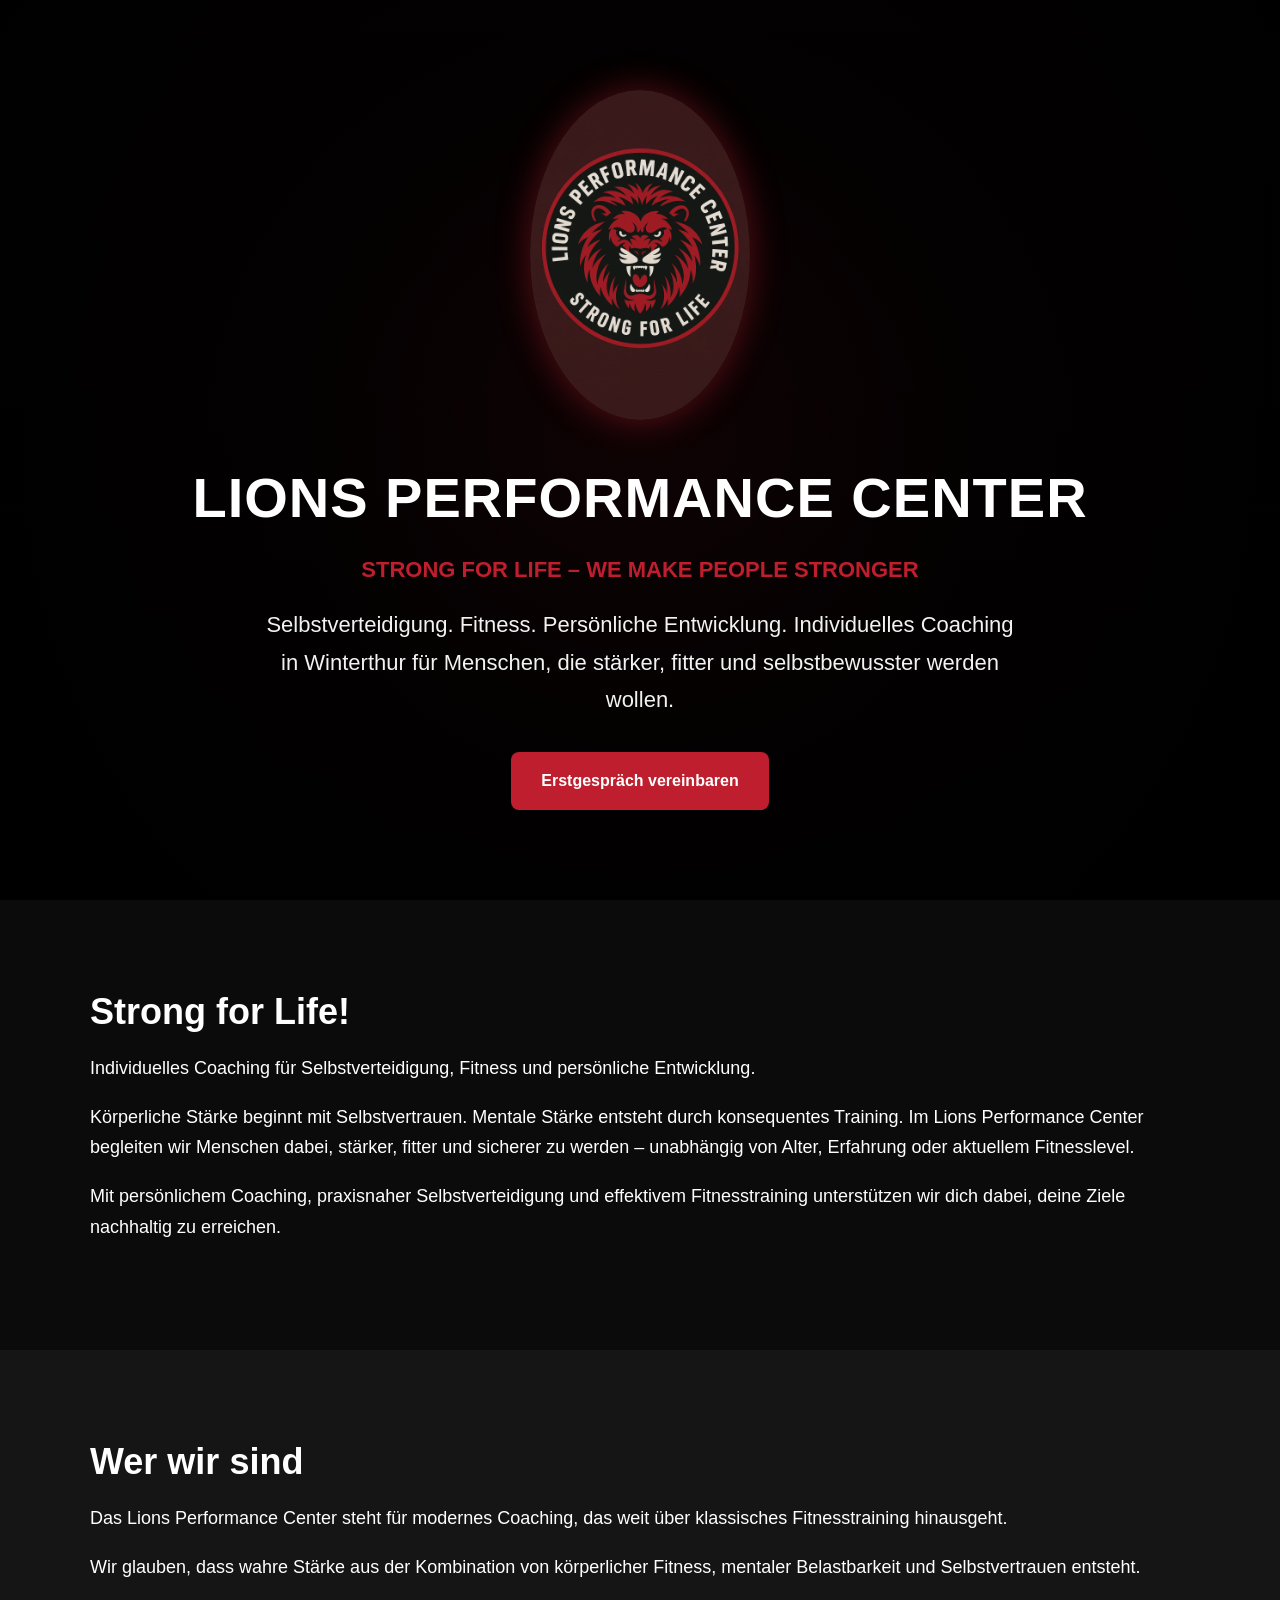
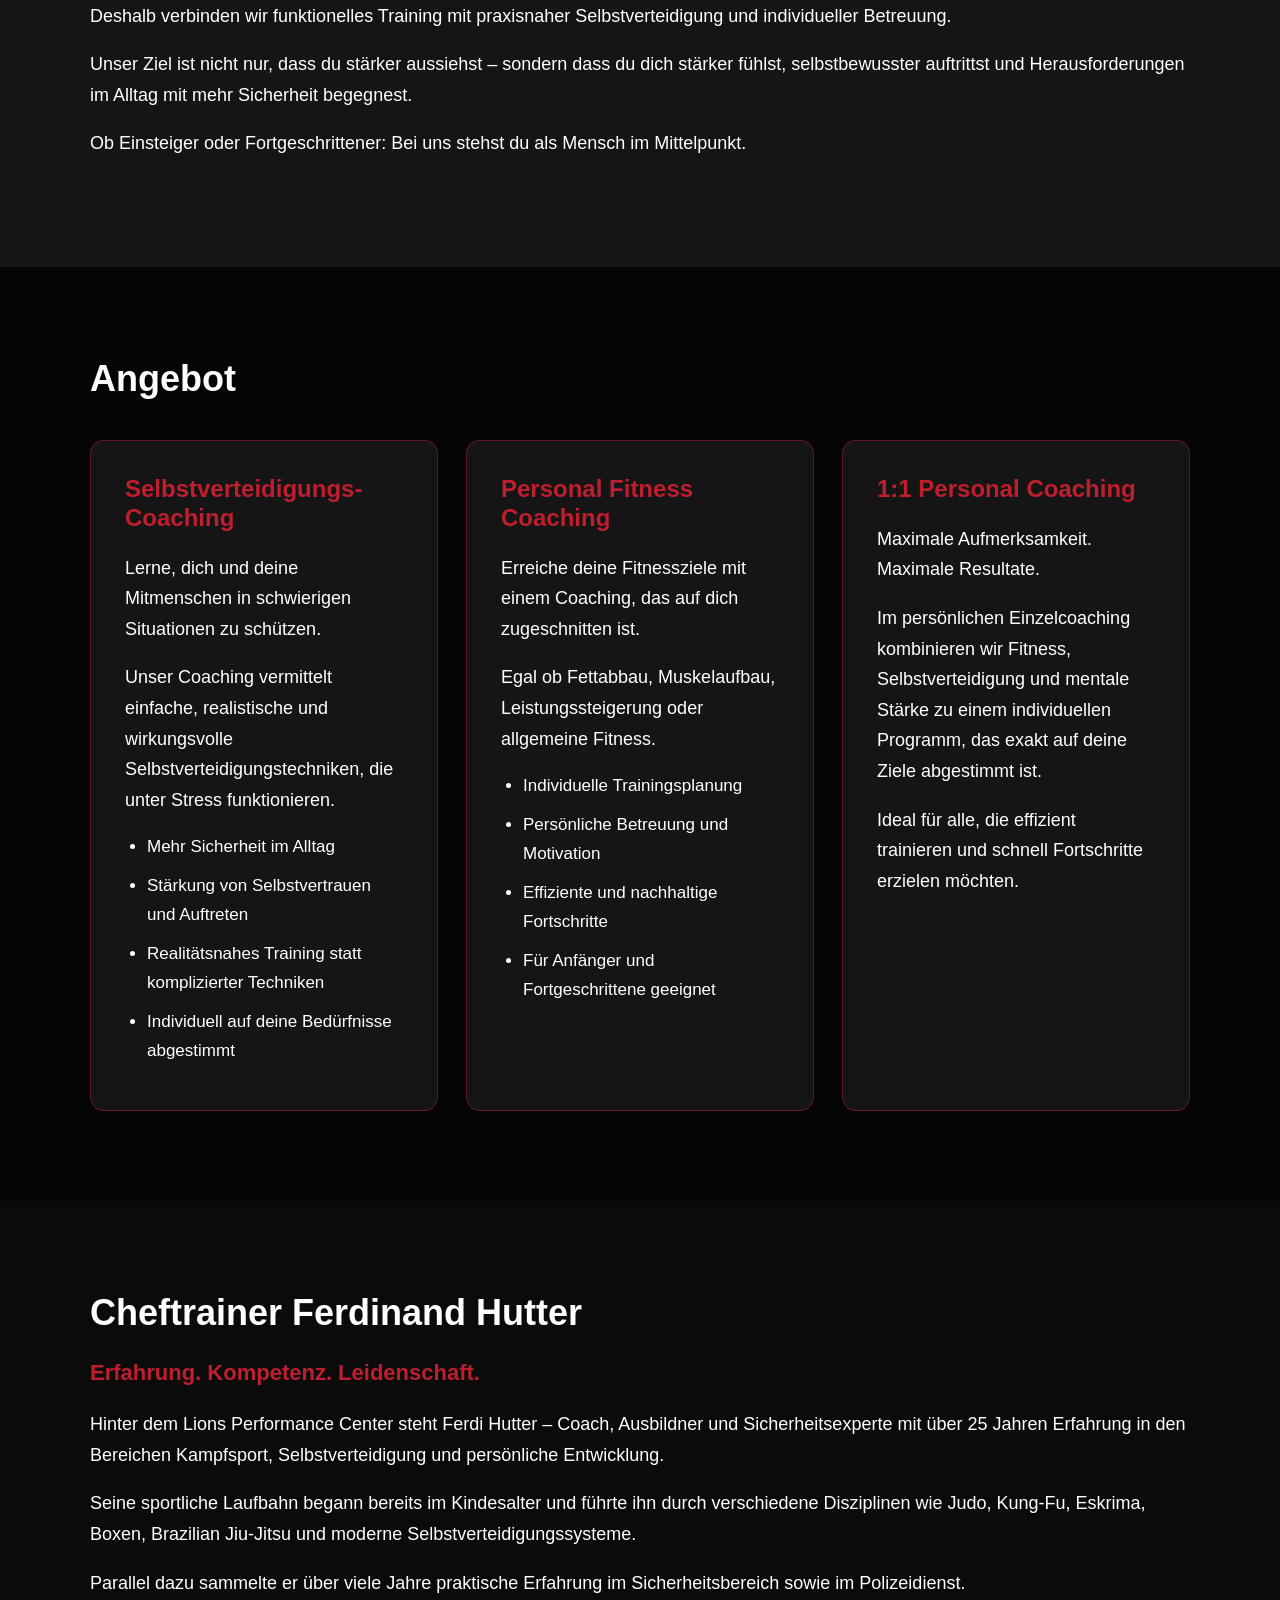
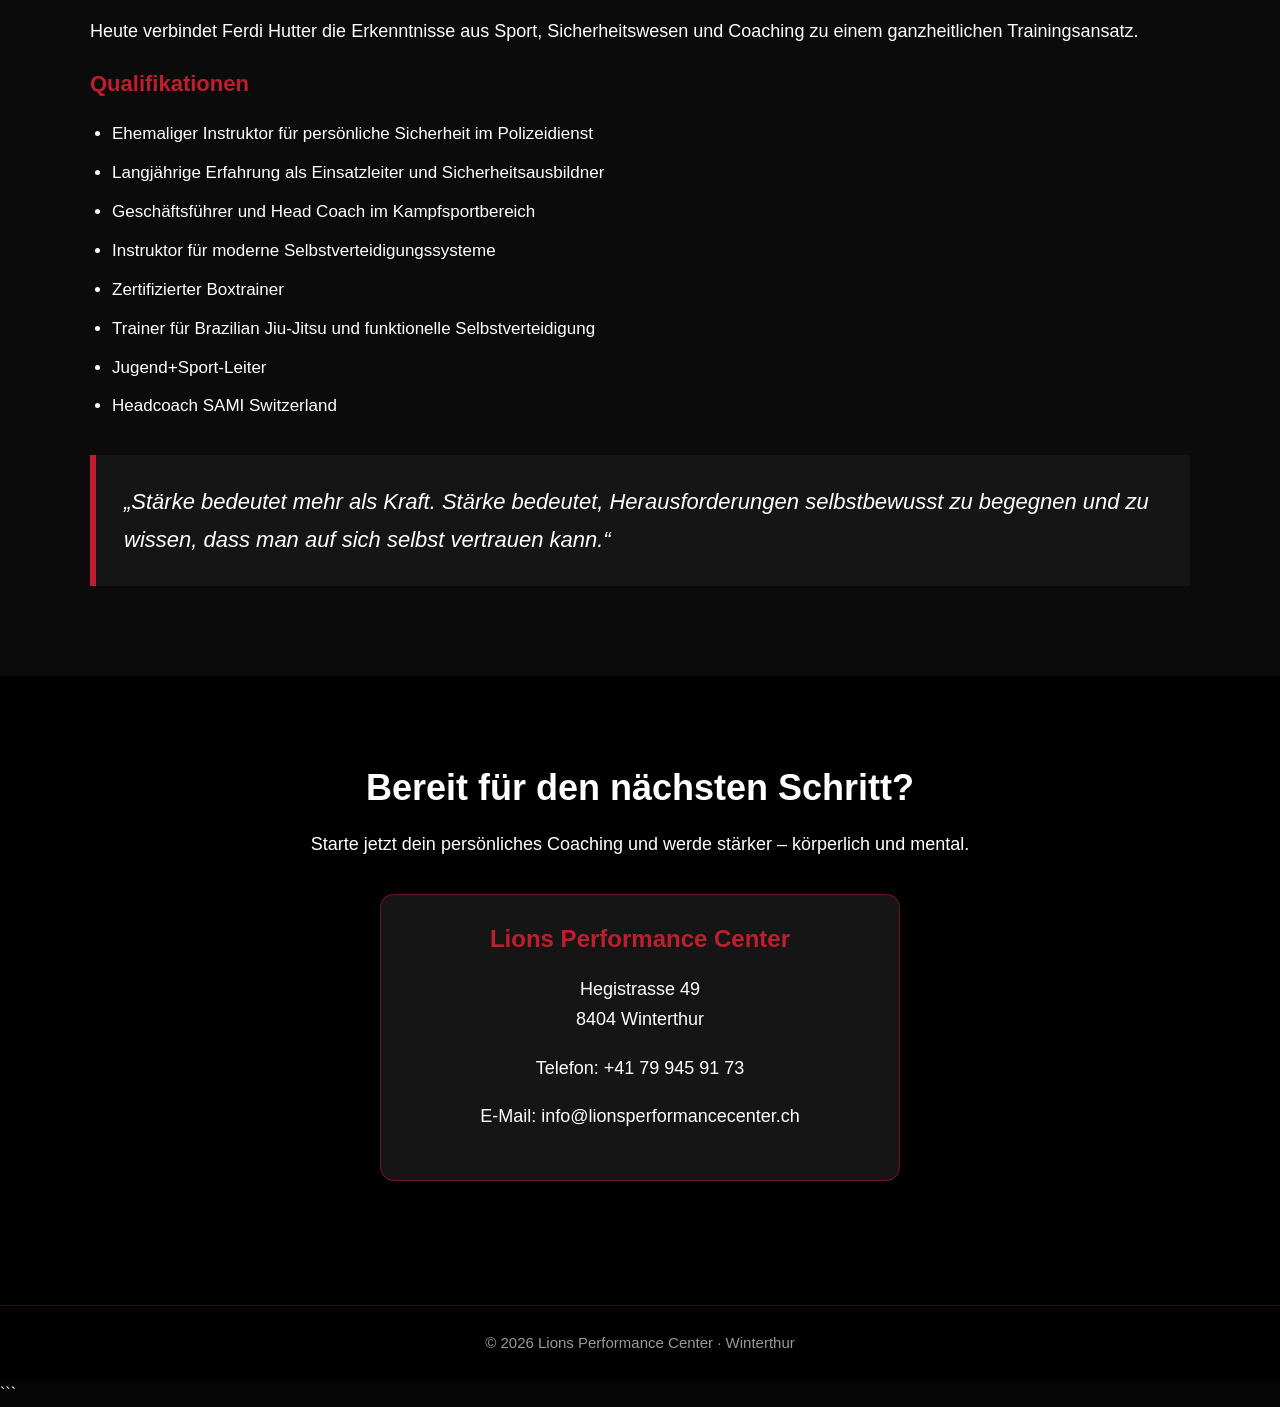
==== index.html @ a3619e04 "refactoring" ====
<!DOCTYPE html>
<html lang="de">
<head>
    <meta charset="UTF-8">
    <meta name="viewport" content="width=device-width, initial-scale=1.0">
    <title>Lions Performance Center | Strong for Life</title>

    <meta name="description" content="Individuelles Coaching für Selbstverteidigung, Fitness und persönliche Entwicklung in Winterthur.">

    <link rel="stylesheet" href="style.css">
</head>
<body>

<header class="hero">
    <div class="container">
        <img src="images/logo.jpeg" alt="Lions Performance Center Logo" class="logo">

        <h1>LIONS PERFORMANCE CENTER</h1>

        <p class="subtitle">
            Strong for Life – WE MAKE PEOPLE STRONGER
        </p>

        <p class="hero-text">
            Selbstverteidigung. Fitness. Persönliche Entwicklung.
            Individuelles Coaching in Winterthur für Menschen,
            die stärker, fitter und selbstbewusster werden wollen.
        </p>

        <a href="#kontakt" class="button">
            Erstgespräch vereinbaren
        </a>

    </div>
</header>

<section class="about">
    <div class="container">

        <h2>Strong for Life!</h2>

        <p>
            Individuelles Coaching für Selbstverteidigung,
            Fitness und persönliche Entwicklung.
        </p>

        <p>
            Körperliche Stärke beginnt mit Selbstvertrauen.
            Mentale Stärke entsteht durch konsequentes Training.
            Im Lions Performance Center begleiten wir Menschen dabei,
            stärker, fitter und sicherer zu werden – unabhängig von Alter,
            Erfahrung oder aktuellem Fitnesslevel.
        </p>

        <p>
            Mit persönlichem Coaching, praxisnaher Selbstverteidigung
            und effektivem Fitnesstraining unterstützen wir dich dabei,
            deine Ziele nachhaltig zu erreichen.
        </p>

    </div>
</section>

<section class="about-alt">
    <div class="container">

        <h2>Wer wir sind</h2>

        <p>
            Das Lions Performance Center steht für modernes Coaching,
            das weit über klassisches Fitnesstraining hinausgeht.
        </p>

        <p>
            Wir glauben, dass wahre Stärke aus der Kombination von
            körperlicher Fitness, mentaler Belastbarkeit und
            Selbstvertrauen entsteht.
        </p>

        <p>
            Deshalb verbinden wir funktionelles Training mit praxisnaher
            Selbstverteidigung und individueller Betreuung.
        </p>

        <p>
            Unser Ziel ist nicht nur, dass du stärker aussiehst –
            sondern dass du dich stärker fühlst, selbstbewusster auftrittst
            und Herausforderungen im Alltag mit mehr Sicherheit begegnest.
        </p>

        <p>
            Ob Einsteiger oder Fortgeschrittener:
            Bei uns stehst du als Mensch im Mittelpunkt.
        </p>

    </div>
</section>

<section class="services">
    <div class="container">

        <h2>Angebot</h2>

        <div class="service-grid">

            <article class="card">
                <h3>Selbstverteidigungs-Coaching</h3>

                <p>
                    Lerne, dich und deine Mitmenschen in schwierigen Situationen zu schützen.
                </p>

                <p>
                    Unser Coaching vermittelt einfache, realistische und wirkungsvolle
                    Selbstverteidigungstechniken, die unter Stress funktionieren.
                </p>

                <ul>
                    <li>Mehr Sicherheit im Alltag</li>
                    <li>Stärkung von Selbstvertrauen und Auftreten</li>
                    <li>Realitätsnahes Training statt komplizierter Techniken</li>
                    <li>Individuell auf deine Bedürfnisse abgestimmt</li>
                </ul>
            </article>

            <article class="card">
                <h3>Personal Fitness Coaching</h3>

                <p>
                    Erreiche deine Fitnessziele mit einem Coaching,
                    das auf dich zugeschnitten ist.
                </p>

                <p>
                    Egal ob Fettabbau, Muskelaufbau,
                    Leistungssteigerung oder allgemeine Fitness.
                </p>

                <ul>
                    <li>Individuelle Trainingsplanung</li>
                    <li>Persönliche Betreuung und Motivation</li>
                    <li>Effiziente und nachhaltige Fortschritte</li>
                    <li>Für Anfänger und Fortgeschrittene geeignet</li>
                </ul>
            </article>

            <article class="card">
                <h3>1:1 Personal Coaching</h3>

                <p>
                    Maximale Aufmerksamkeit. Maximale Resultate.
                </p>

                <p>
                    Im persönlichen Einzelcoaching kombinieren wir Fitness,
                    Selbstverteidigung und mentale Stärke zu einem individuellen
                    Programm, das exakt auf deine Ziele abgestimmt ist.
                </p>

                <p>
                    Ideal für alle, die effizient trainieren
                    und schnell Fortschritte erzielen möchten.
                </p>
            </article>

        </div>

    </div>
</section>

<section class="coach">
    <div class="container">

        <h2>Cheftrainer Ferdinand Hutter</h2>

        <p class="coach-subtitle">
            Erfahrung. Kompetenz. Leidenschaft.
        </p>

        <p>
            Hinter dem Lions Performance Center steht Ferdi Hutter –
            Coach, Ausbildner und Sicherheitsexperte mit über 25 Jahren Erfahrung
            in den Bereichen Kampfsport, Selbstverteidigung und persönliche Entwicklung.
        </p>

        <p>
            Seine sportliche Laufbahn begann bereits im Kindesalter und führte ihn
            durch verschiedene Disziplinen wie Judo, Kung-Fu, Eskrima, Boxen,
            Brazilian Jiu-Jitsu und moderne Selbstverteidigungssysteme.
        </p>

        <p>
            Parallel dazu sammelte er über viele Jahre praktische Erfahrung
            im Sicherheitsbereich sowie im Polizeidienst.
        </p>

        <p>
            Heute verbindet Ferdi Hutter die Erkenntnisse aus Sport,
            Sicherheitswesen und Coaching zu einem ganzheitlichen Trainingsansatz.
        </p>

        <p class="coach-subtitle">
        Qualifikationen
        </p>

        <ul class="qualifications">
            <li>Ehemaliger Instruktor für persönliche Sicherheit im Polizeidienst</li>
            <li>Langjährige Erfahrung als Einsatzleiter und Sicherheitsausbildner</li>
            <li>Geschäftsführer und Head Coach im Kampfsportbereich</li>
            <li>Instruktor für moderne Selbstverteidigungssysteme</li>
            <li>Zertifizierter Boxtrainer</li>
            <li>Trainer für Brazilian Jiu-Jitsu und funktionelle Selbstverteidigung</li>
            <li>Jugend+Sport-Leiter</li>
            <li>Headcoach SAMI Switzerland</li>
        </ul>

        <blockquote class="quote">
            „Stärke bedeutet mehr als Kraft. Stärke bedeutet,
            Herausforderungen selbstbewusst zu begegnen und zu wissen,
            dass man auf sich selbst vertrauen kann.“
        </blockquote>

    </div>
</section>

<section id="kontakt" class="contact">
    <div class="container">

        <h2>Bereit für den nächsten Schritt?</h2>

        <p>
            Starte jetzt dein persönliches Coaching und werde stärker –
            körperlich und mental.
        </p>

        <div class="contact-box">

            <h3>Lions Performance Center</h3>

            <p>
                Hegistrasse 49<br>
                8404 Winterthur
            </p>

            <p>
                Telefon:
                <a href="tel:+41799459173">
                    +41 79 945 91 73
                </a>
            </p>

            <p>
                E-Mail:
                <a href="mailto:info@lionsperformancecenter.ch">
                    info@lionsperformancecenter.ch
                </a>
            </p>

        </div>


    </div>
</section>

<footer>
    <div class="container">
        <p>© 2026 Lions Performance Center · Winterthur</p>
    </div>
</footer>

</body>
</html>
```
---- style.css ----
* {
    margin: 0;
    padding: 0;
    box-sizing: border-box;
}

html {
    scroll-behavior: smooth;
}

body {
    font-family: Arial, Helvetica, sans-serif;
    line-height: 1.7;
    color: #ffffff;
    background: #050505;
}

.container {
    width: 90%;
    max-width: 1100px;
    margin: 0 auto;
}

section {
    padding: 90px 0;
}

h1,
h2,
h3 {
    line-height: 1.2;
    margin-bottom: 20px;
}

h1 {
    font-size: 56px;
    letter-spacing: 1px;
}

h2 {
    font-size: 36px;
    color: #ffffff;
}

h3 {
    font-size: 24px;
}

p {
    margin-bottom: 18px;
    font-size: 18px;
}

.hero {
    min-height: 100vh;
    display: flex;
    align-items: center;
    text-align: center;
    background:
            linear-gradient(rgba(0, 0, 0, 0.78), rgba(0, 0, 0, 0.9)),
            radial-gradient(circle at center, #5c1118 0%, #120305 45%, #000000 100%);
    color: #fff;
}

.logo {
    width: 220px;
    max-width: 70%;
    margin-bottom: 35px;
    border-radius: 50%;
    box-shadow: 0 0 35px rgba(190, 30, 45, 0.45);
}

.subtitle {
    color: #be1e2d;
    font-size: 22px;
    font-weight: bold;
    text-transform: uppercase;
}

.hero-text {
    max-width: 760px;
    margin: 0 auto 34px;
    font-size: 22px;
    color: #f2f2f2;
}

.button {
    display: inline-block;
    background: #be1e2d;
    color: #ffffff;
    padding: 15px 30px;
    border-radius: 8px;
    text-decoration: none;
    font-weight: bold;
    transition: 0.2s ease;
}

.button:hover {
    background: #ffffff;
    color: #be1e2d;
    transform: translateY(-2px);
}

.about {
    background: #0b0b0b;
}

.about-alt {
    background: #151515;
}

.services {
    background: #050505;
}

.service-grid {
    display: grid;
    grid-template-columns: repeat(3, 1fr);
    gap: 28px;
    margin-top: 40px;
}

.card {
    background: #151515;
    padding: 34px;
    border-radius: 14px;
    border: 1px solid rgba(190, 30, 45, 0.45);
}

.card h3 {
    color: #be1e2d;
}

.card ul,
.qualifications {
    padding-left: 22px;
    margin-top: 18px;
}

.card li,
.qualifications li {
    margin-bottom: 10px;
    font-size: 17px;
}

.coach {
    background: #0b0b0b;
}

.coach-subtitle {
    color: #be1e2d;
    font-weight: bold;
    font-size: 22px;
}

.qualifications {
    margin-bottom: 32px;
}

.quote {
    margin-top: 34px;
    padding: 28px;
    border-left: 6px solid #be1e2d;
    background: #151515;
    font-size: 22px;
    font-style: italic;
}

.contact {
    background: #000000;
    color: #fff;
    text-align: center;
}

.contact-box {
    max-width: 520px;
    margin: 34px auto;
    padding: 30px;
    border: 1px solid rgba(190, 30, 45, 0.5);
    border-radius: 14px;
    background: #151515;
}

.contact-box h3 {
    color: #be1e2d;
}

.contact a {
    color: #ffffff;
    text-decoration: none;
}

.contact a:hover {
    color: #be1e2d;
}

footer {
    background: #000;
    color: #999;
    text-align: center;
    padding: 24px 0;
    border-top: 1px solid rgba(190, 30, 45, 0.35);
}

footer p {
    margin: 0;
    font-size: 15px;
}

@media (max-width: 900px) {
    .service-grid {
        grid-template-columns: 1fr;
    }

    h1 {
        font-size: 42px;
    }

    h2 {
        font-size: 30px;
    }

    .hero-text {
        font-size: 20px;
    }

    .logo {
        width: 180px;
    }
}

@media (max-width: 600px) {
    section {
        padding: 65px 0;
    }

    h1 {
        font-size: 34px;
    }

    h2 {
        font-size: 27px;
    }

    p {
        font-size: 17px;
    }

    .button {
        width: 100%;
        text-align: center;
    }

    .card,
    .contact-box {
        padding: 24px;
    }
}
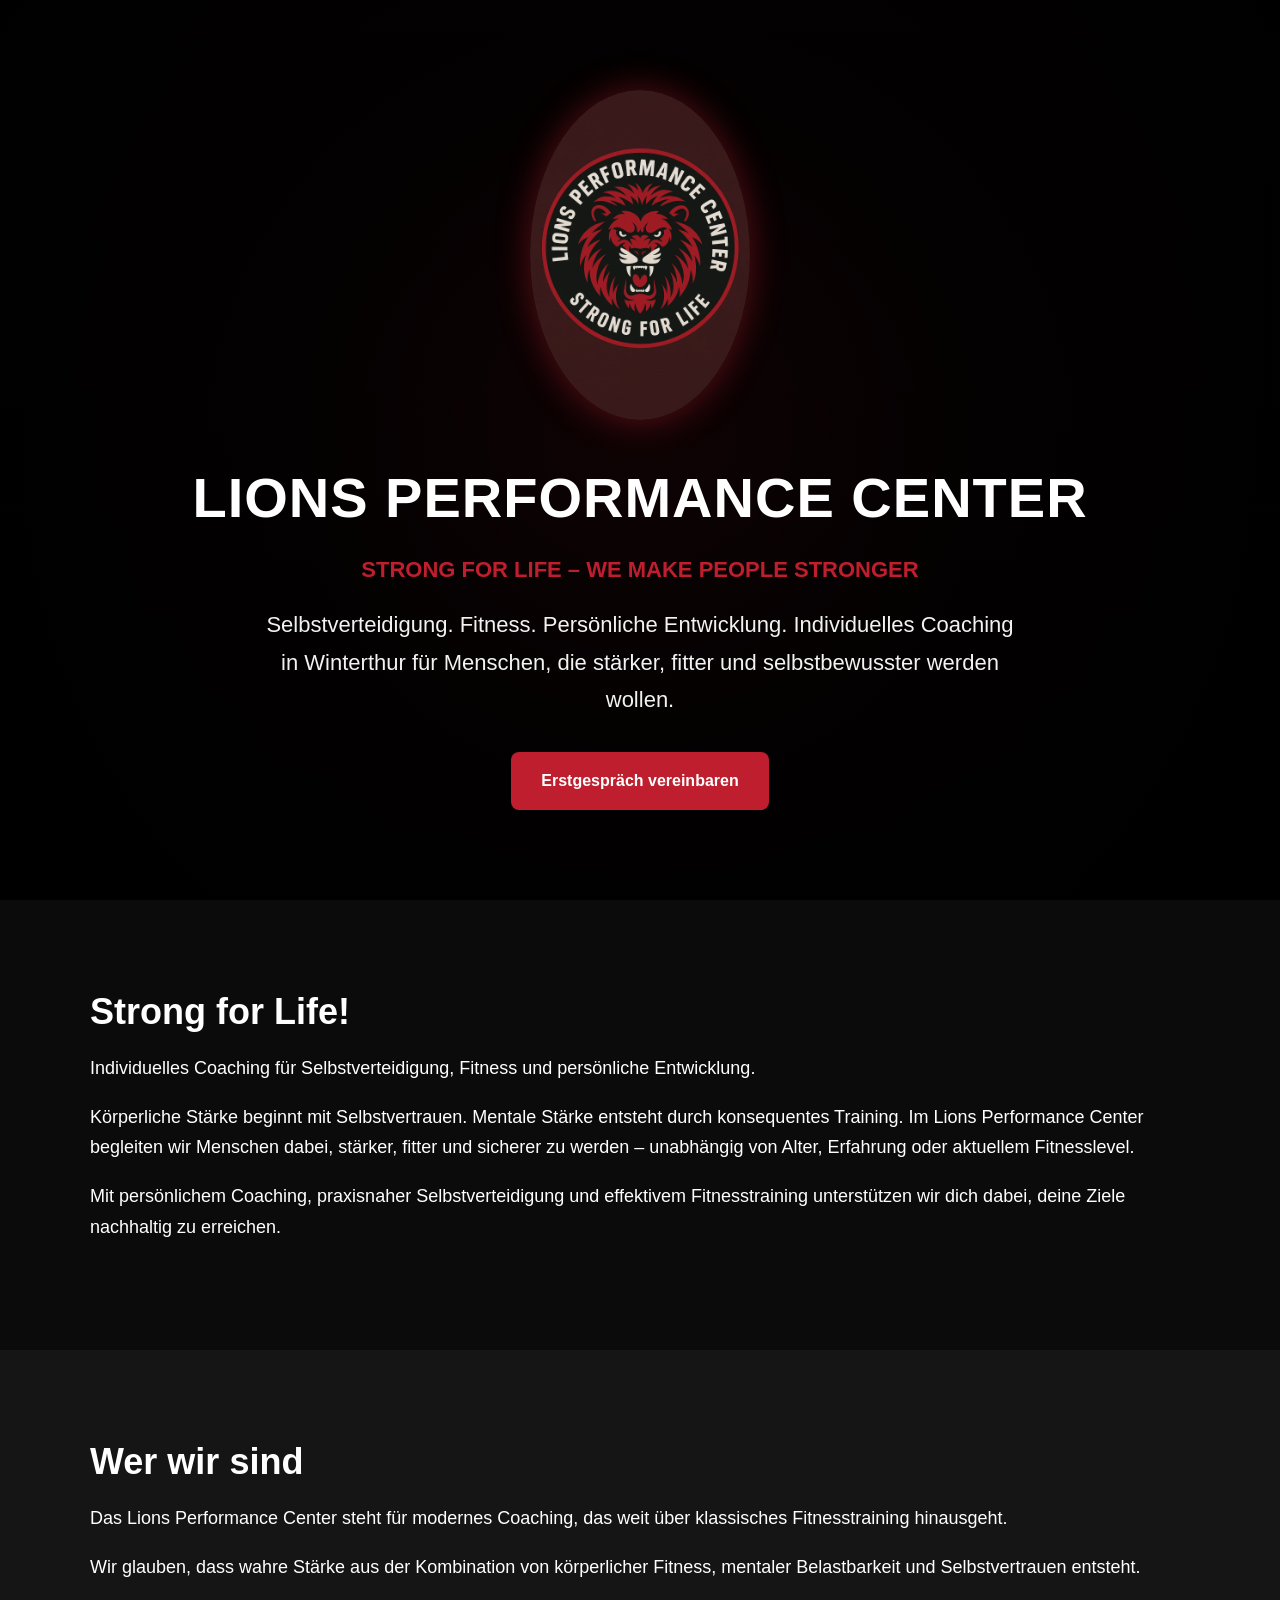
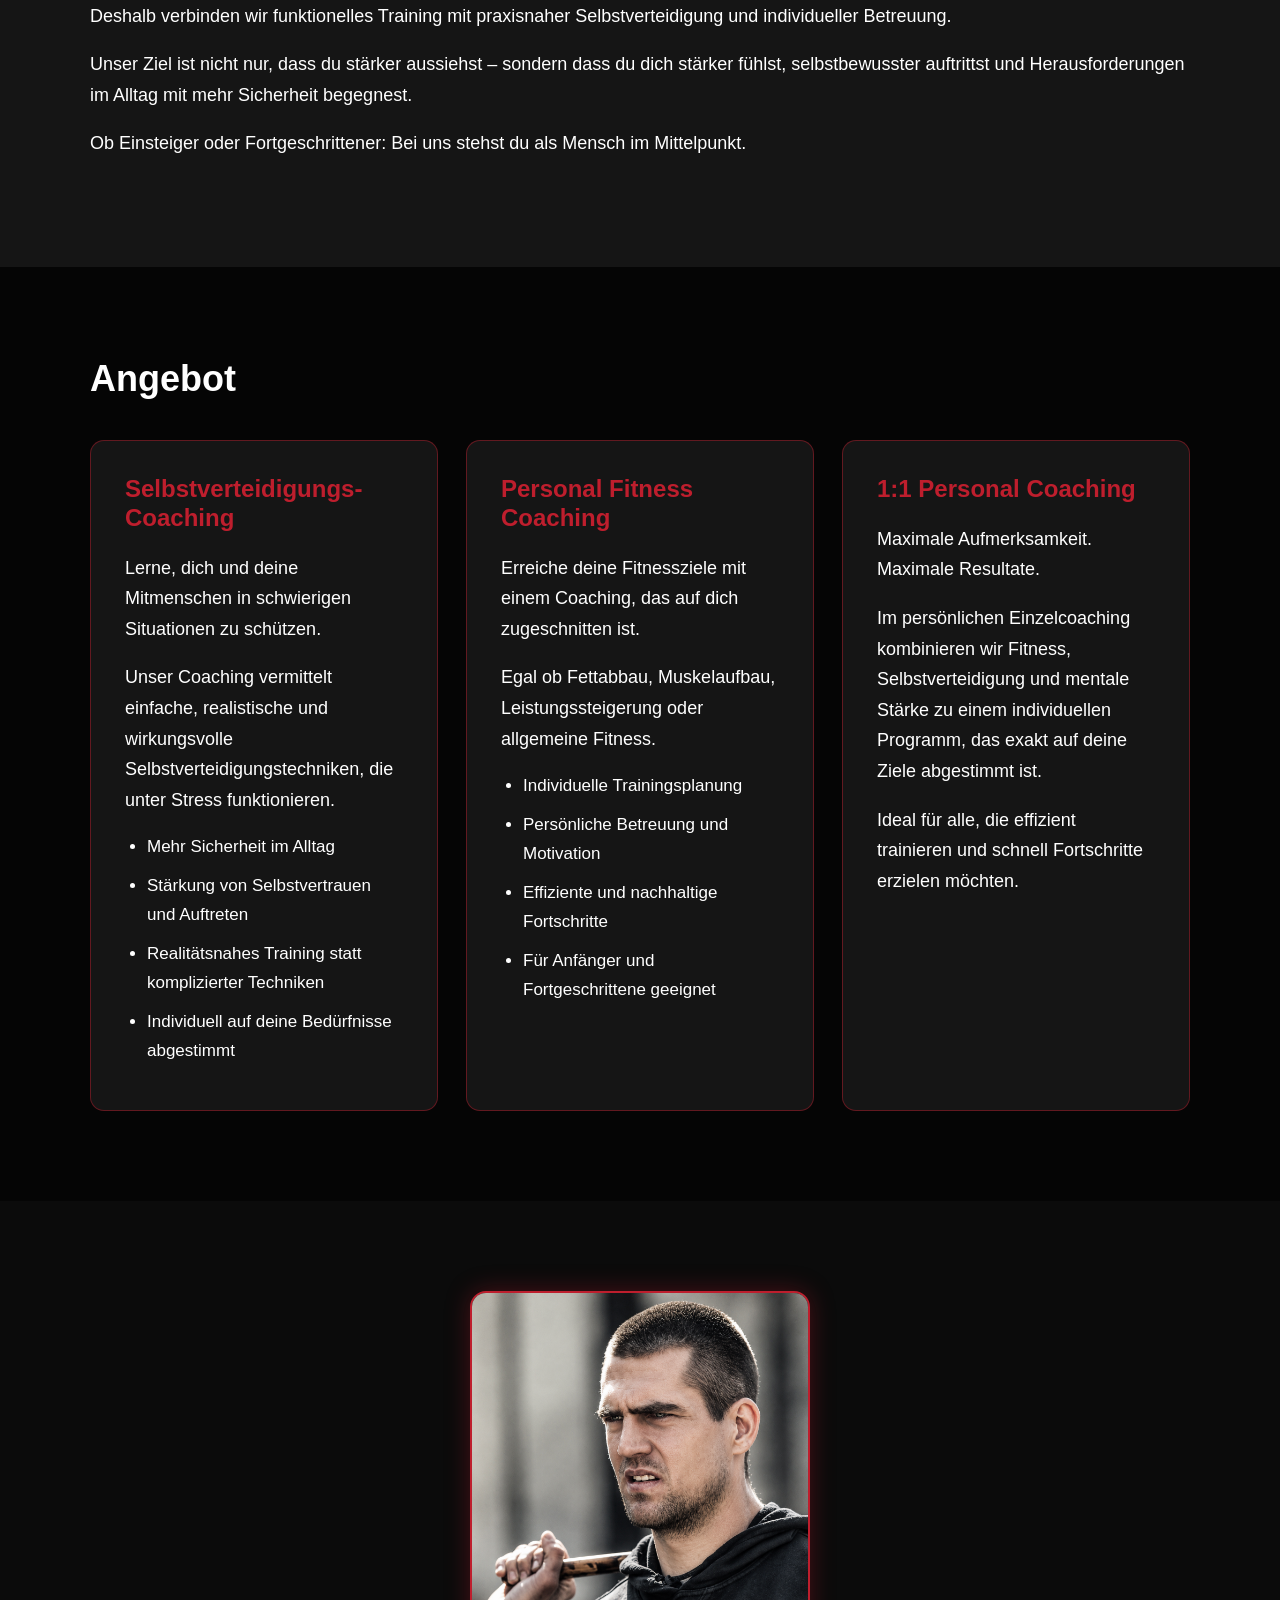
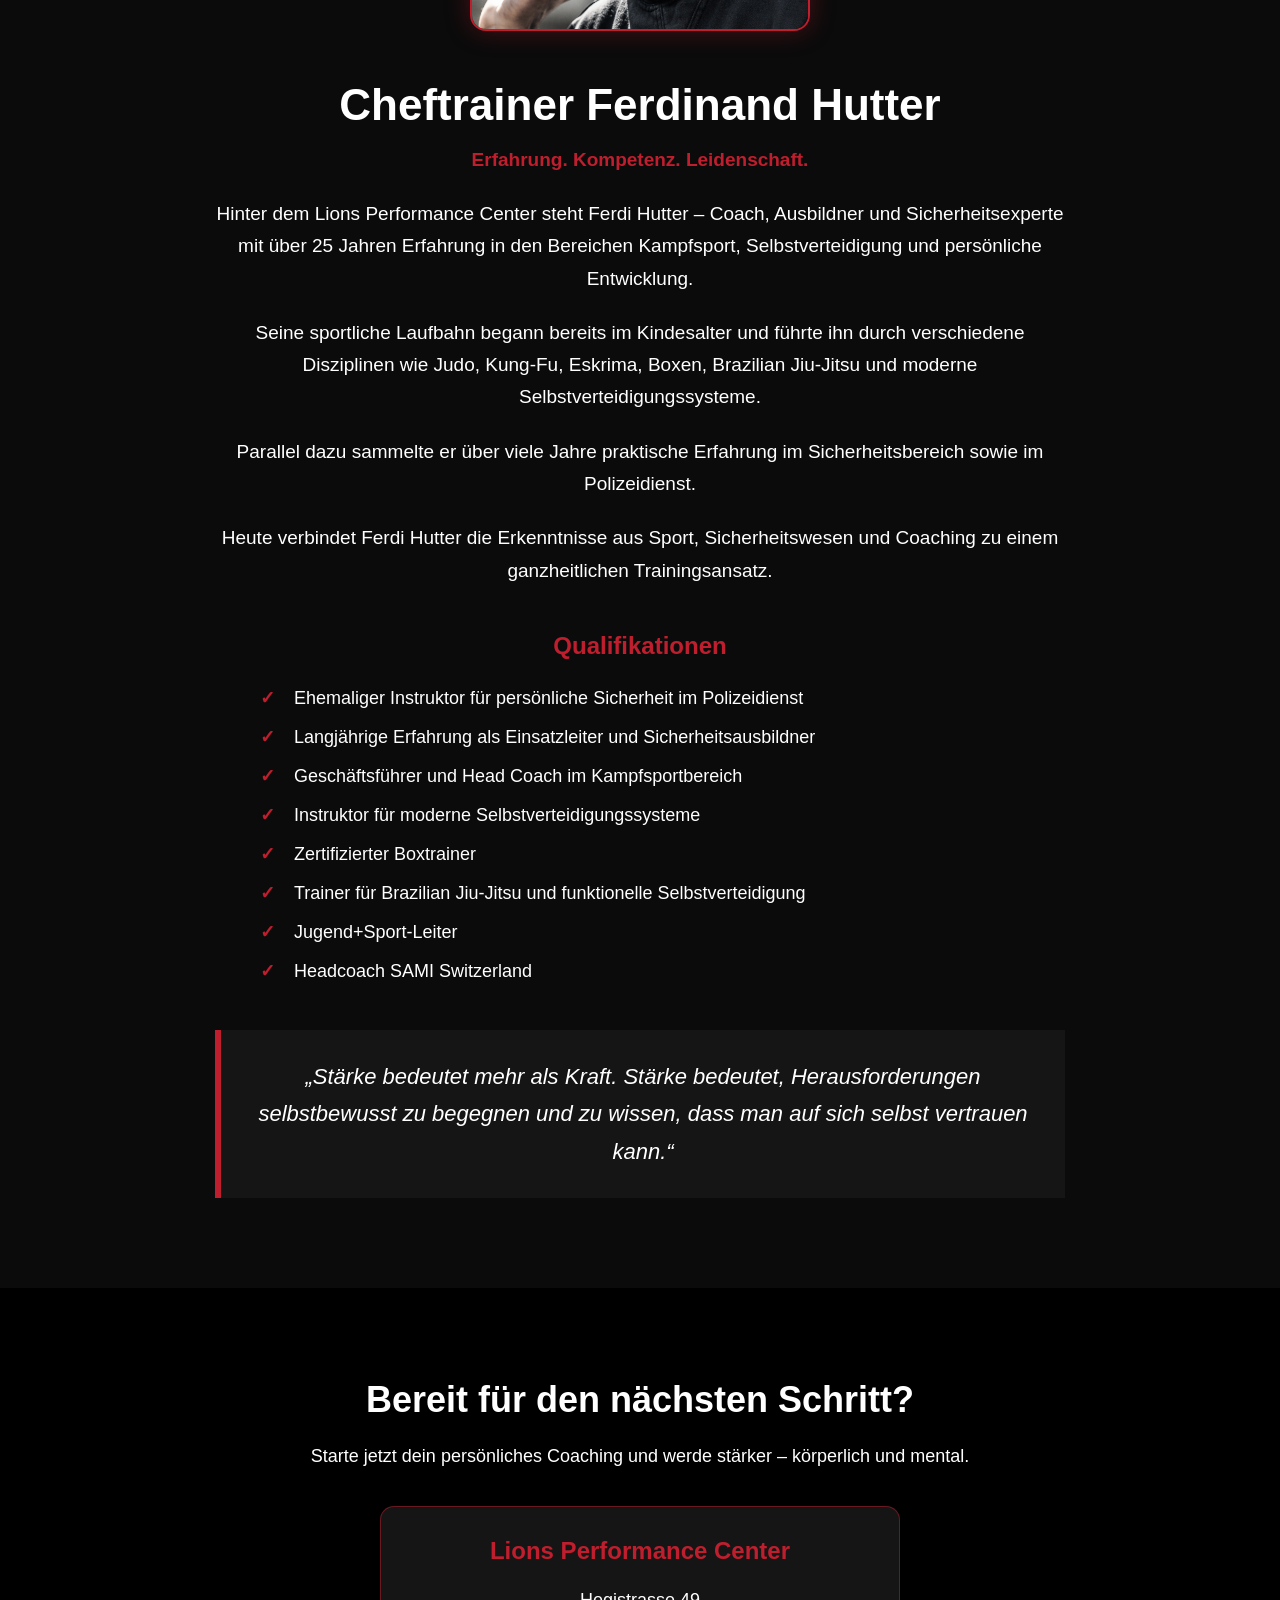
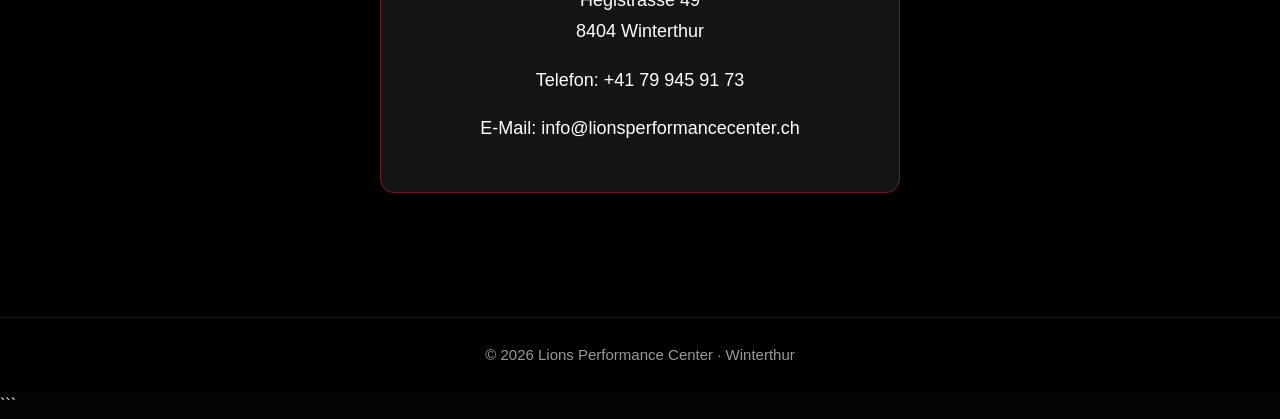
==== commit 6ad91285: "add picture" ====
--- a/index.html
+++ b/index.html
@@ -171,55 +171,60 @@
 <section class="coach">
     <div class="container">
 
-        <h2>Cheftrainer Ferdinand Hutter</h2>
-
-        <p class="coach-subtitle">
-            Erfahrung. Kompetenz. Leidenschaft.
-        </p>
-
-        <p>
-            Hinter dem Lions Performance Center steht Ferdi Hutter –
-            Coach, Ausbildner und Sicherheitsexperte mit über 25 Jahren Erfahrung
-            in den Bereichen Kampfsport, Selbstverteidigung und persönliche Entwicklung.
-        </p>
-
-        <p>
-            Seine sportliche Laufbahn begann bereits im Kindesalter und führte ihn
-            durch verschiedene Disziplinen wie Judo, Kung-Fu, Eskrima, Boxen,
-            Brazilian Jiu-Jitsu und moderne Selbstverteidigungssysteme.
-        </p>
-
-        <p>
-            Parallel dazu sammelte er über viele Jahre praktische Erfahrung
-            im Sicherheitsbereich sowie im Polizeidienst.
-        </p>
-
-        <p>
-            Heute verbindet Ferdi Hutter die Erkenntnisse aus Sport,
-            Sicherheitswesen und Coaching zu einem ganzheitlichen Trainingsansatz.
-        </p>
-
-        <p class="coach-subtitle">
-        Qualifikationen
-        </p>
-
-        <ul class="qualifications">
-            <li>Ehemaliger Instruktor für persönliche Sicherheit im Polizeidienst</li>
-            <li>Langjährige Erfahrung als Einsatzleiter und Sicherheitsausbildner</li>
-            <li>Geschäftsführer und Head Coach im Kampfsportbereich</li>
-            <li>Instruktor für moderne Selbstverteidigungssysteme</li>
-            <li>Zertifizierter Boxtrainer</li>
-            <li>Trainer für Brazilian Jiu-Jitsu und funktionelle Selbstverteidigung</li>
-            <li>Jugend+Sport-Leiter</li>
-            <li>Headcoach SAMI Switzerland</li>
-        </ul>
-
-        <blockquote class="quote">
-            „Stärke bedeutet mehr als Kraft. Stärke bedeutet,
-            Herausforderungen selbstbewusst zu begegnen und zu wissen,
-            dass man auf sich selbst vertrauen kann.“
-        </blockquote>
-
+        <div class="coach-image">
+            <img src="images/ferdi.png" alt="Ferdinand Hutter">
+        </div>
+
+        <div class="coach-content">
+
+            <h2>Cheftrainer Ferdinand Hutter</h2>
+
+            <p class="coach-subtitle">
+                Erfahrung. Kompetenz. Leidenschaft.
+            </p>
+
+            <p>
+                Hinter dem Lions Performance Center steht Ferdi Hutter –
+                Coach, Ausbildner und Sicherheitsexperte mit über 25 Jahren Erfahrung
+                in den Bereichen Kampfsport, Selbstverteidigung und persönliche Entwicklung.
+            </p>
+
+            <p>
+                Seine sportliche Laufbahn begann bereits im Kindesalter und führte ihn
+                durch verschiedene Disziplinen wie Judo, Kung-Fu, Eskrima, Boxen,
+                Brazilian Jiu-Jitsu und moderne Selbstverteidigungssysteme.
+            </p>
+
+            <p>
+                Parallel dazu sammelte er über viele Jahre praktische Erfahrung
+                im Sicherheitsbereich sowie im Polizeidienst.
+            </p>
+
+            <p>
+                Heute verbindet Ferdi Hutter die Erkenntnisse aus Sport,
+                Sicherheitswesen und Coaching zu einem ganzheitlichen Trainingsansatz.
+            </p>
+
+            <h3 class="qualifications-title">Qualifikationen</h3>
+
+            <ul class="qualifications">
+                <li>Ehemaliger Instruktor für persönliche Sicherheit im Polizeidienst</li>
+                <li>Langjährige Erfahrung als Einsatzleiter und Sicherheitsausbildner</li>
+                <li>Geschäftsführer und Head Coach im Kampfsportbereich</li>
+                <li>Instruktor für moderne Selbstverteidigungssysteme</li>
+                <li>Zertifizierter Boxtrainer</li>
+                <li>Trainer für Brazilian Jiu-Jitsu und funktionelle Selbstverteidigung</li>
+                <li>Jugend+Sport-Leiter</li>
+                <li>Headcoach SAMI Switzerland</li>
+            </ul>
+
+            <blockquote class="quote">
+                „Stärke bedeutet mehr als Kraft. Stärke bedeutet,
+                Herausforderungen selbstbewusst zu begegnen und zu wissen,
+                dass man auf sich selbst vertrauen kann.“
+            </blockquote>
+
+        </div>
     </div>
 </section>
 
--- a/style.css
+++ b/style.css
@@ -131,39 +131,98 @@
     color: #be1e2d;
 }
 
-.card ul,
-.qualifications {
+.card ul {
     padding-left: 22px;
     margin-top: 18px;
 }
 
-.card li,
-.qualifications li {
+.card li {
     margin-bottom: 10px;
     font-size: 17px;
 }
 
 .coach {
     background: #0b0b0b;
+    text-align: center;
+}
+
+.coach-image {
+    margin-bottom: 40px;
+}
+
+.coach-image img {
+    width: 340px;
+    max-width: 90%;
+    border-radius: 16px;
+    border: 2px solid #be1e2d;
+    box-shadow: 0 0 25px rgba(190, 30, 45, 0.35);
+}
+
+.coach-content {
+    max-width: 850px;
+    margin: 0 auto;
+}
+
+.coach-content h2 {
+    font-size: 44px;
+    margin-bottom: 12px;
 }
 
 .coach-subtitle {
     color: #be1e2d;
+    font-size: 26px;
+    font-weight: 700;
+    margin-bottom: 35px;
+}
+
+.coach-content p {
+    text-align: center;
+    font-size: 19px;
+    line-height: 1.7;
+    margin-bottom: 22px;
+}
+
+.qualifications-title {
+    color: #be1e2d;
+    margin-top: 45px;
+    margin-bottom: 24px;
+    text-align: center;
+}
+
+.qualifications {
+    list-style: none;
+    max-width: 760px;
+    margin: 0 auto 45px;
+    padding: 0;
+    text-align: left;
+}
+
+.qualifications li {
+    position: relative;
+    padding-left: 34px;
+    margin-bottom: 12px;
+    font-size: 18px;
+    line-height: 1.5;
+}
+
+.qualifications li::before {
+    content: "✓";
+    position: absolute;
+    left: 0;
+    top: 0;
+    color: #be1e2d;
     font-weight: bold;
-    font-size: 22px;
-}
-
-.qualifications {
-    margin-bottom: 32px;
 }
 
 .quote {
-    margin-top: 34px;
+    max-width: 850px;
+    margin: 45px auto 0;
     padding: 28px;
     border-left: 6px solid #be1e2d;
     background: #151515;
     font-size: 22px;
     font-style: italic;
+    text-align: center;
 }
 
 .contact {
@@ -227,6 +286,14 @@
     .logo {
         width: 180px;
     }
+
+    .coach-content h2 {
+        font-size: 36px;
+    }
+
+    .coach-subtitle {
+        font-size: 22px;
+    }
 }
 
 @media (max-width: 600px) {
@@ -255,4 +322,18 @@
     .contact-box {
         padding: 24px;
     }
+
+    .coach-image img {
+        width: 280px;
+    }
+
+    .coach-content p,
+    .qualifications li {
+        font-size: 17px;
+    }
+
+    .quote {
+        font-size: 19px;
+        padding: 22px;
+    }
 }
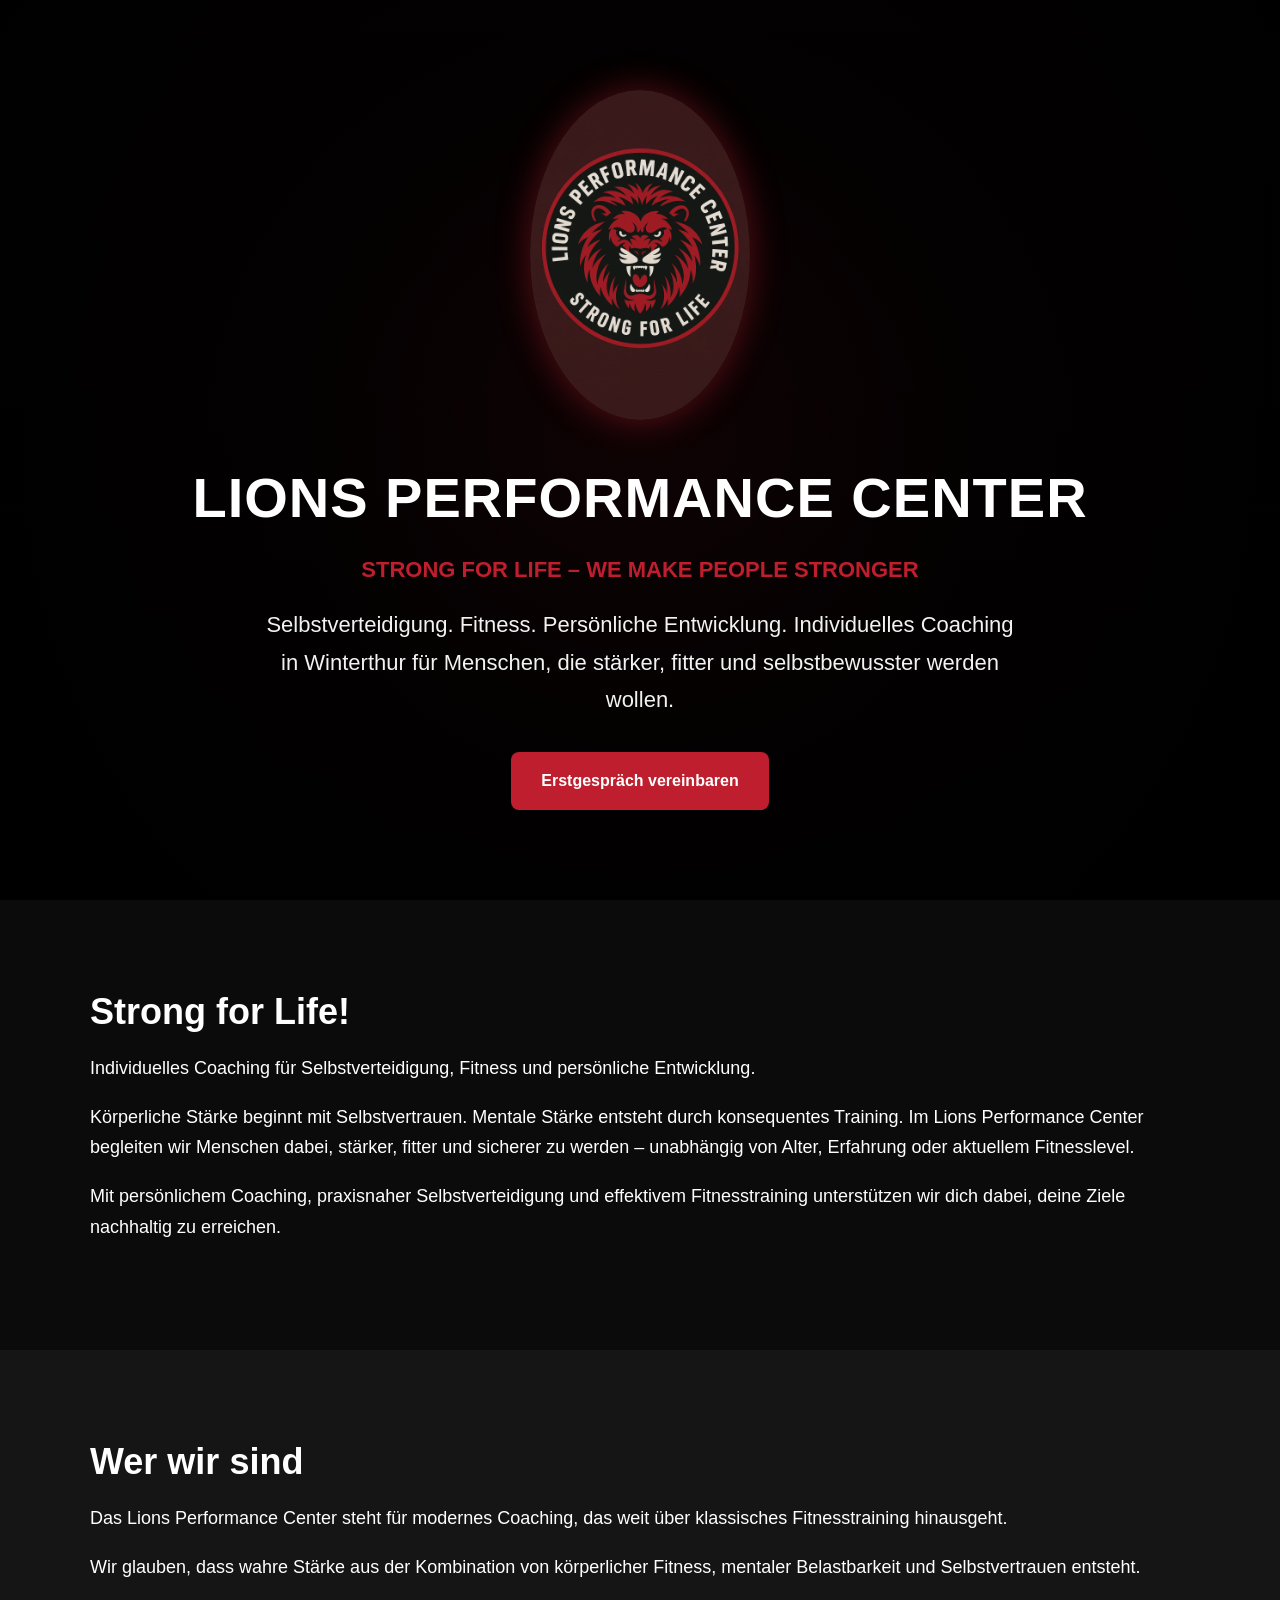
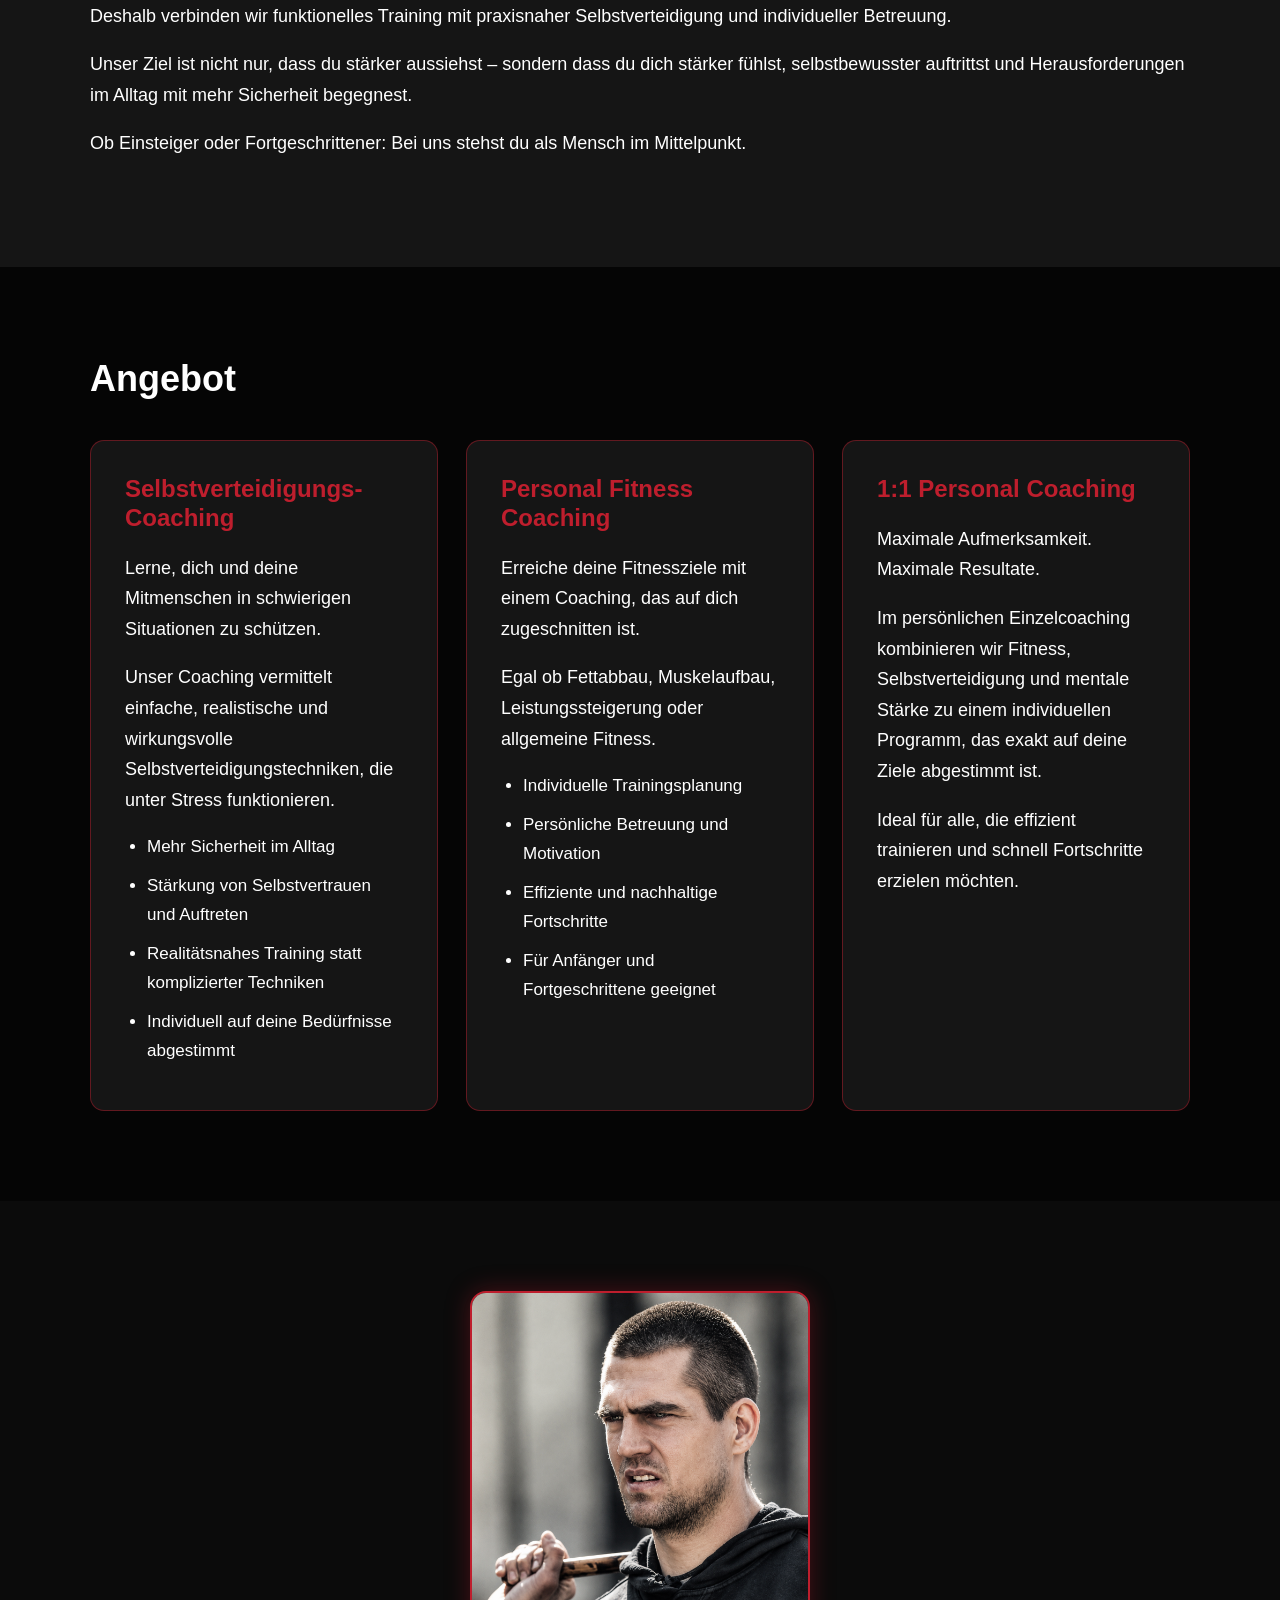
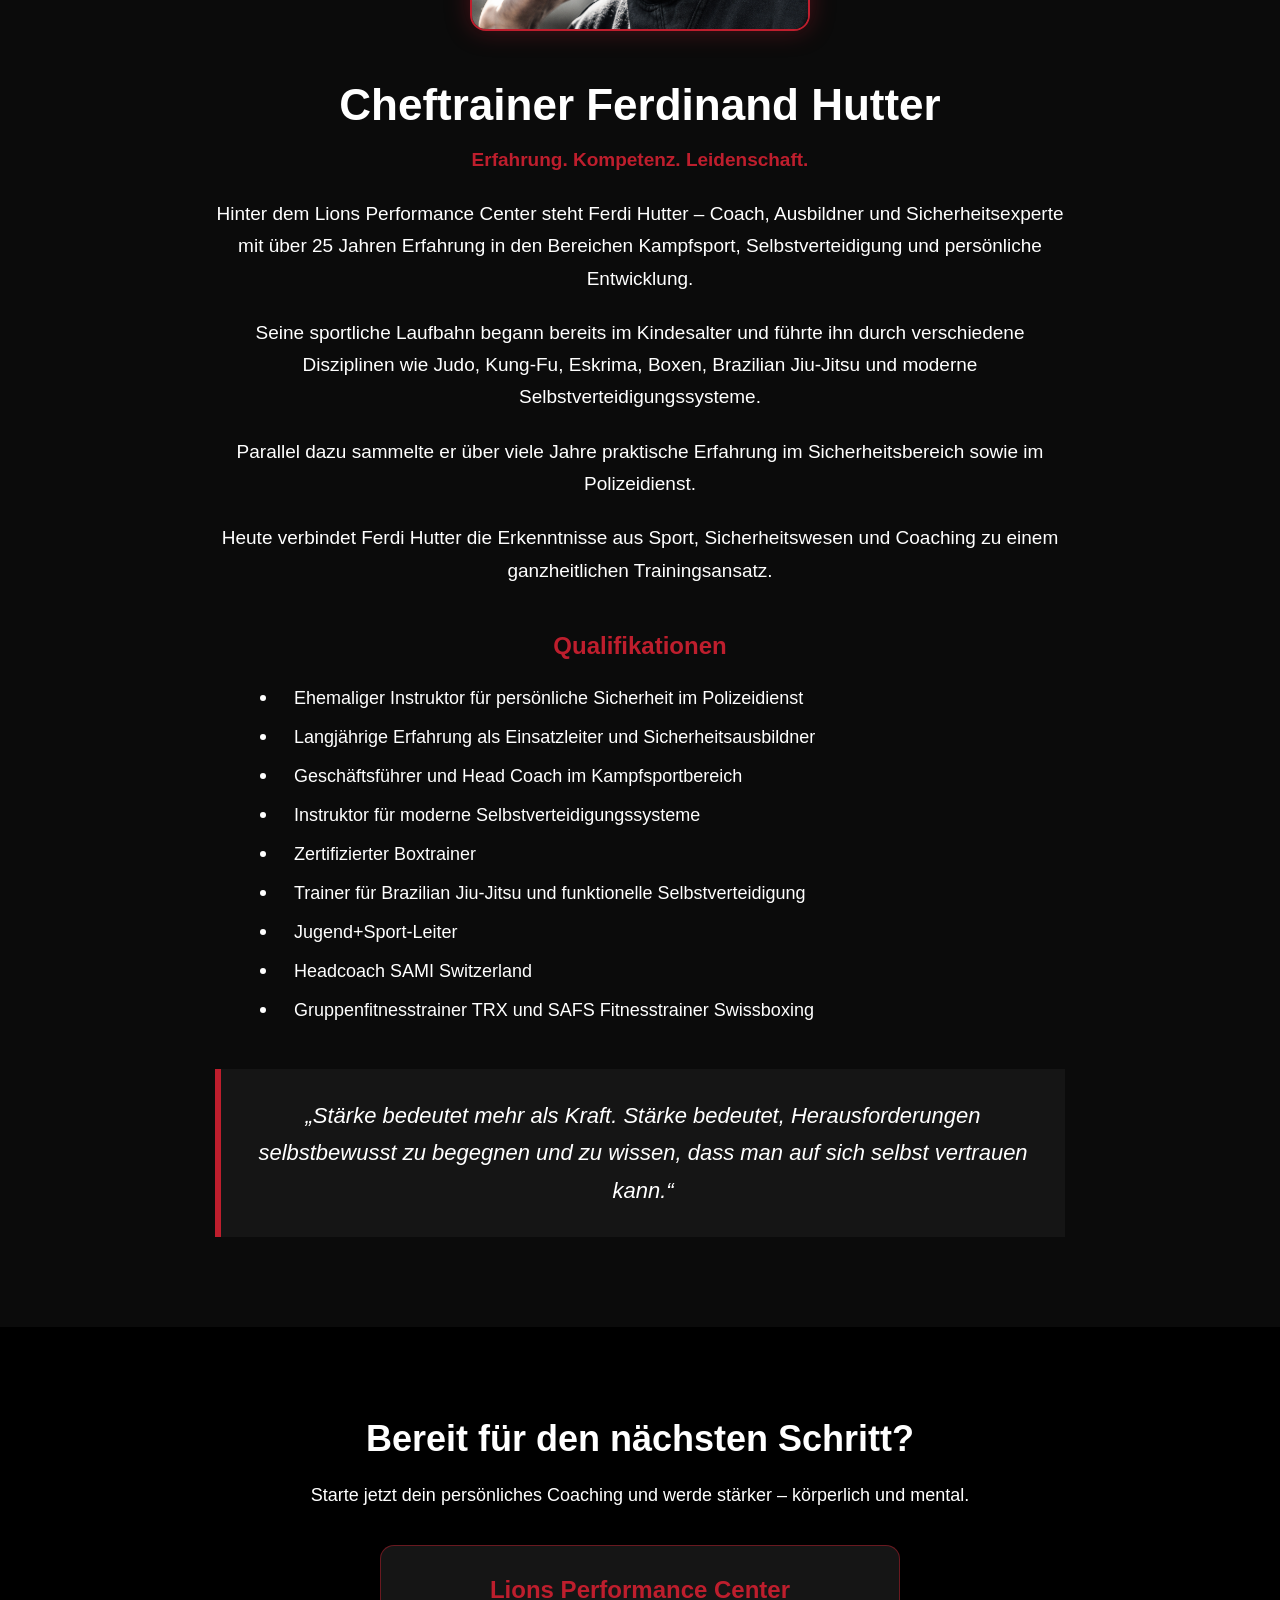
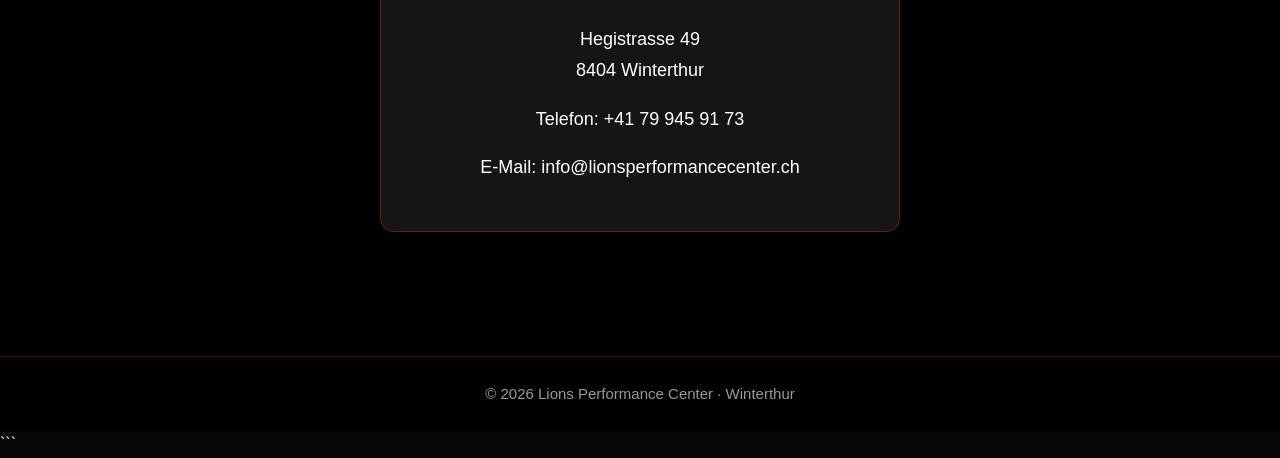
==== commit 453b1bb0: "refactor list and qualifications" ====
--- a/index.html
+++ b/index.html
@@ -216,6 +216,8 @@
                 <li>Trainer für Brazilian Jiu-Jitsu und funktionelle Selbstverteidigung</li>
                 <li>Jugend+Sport-Leiter</li>
                 <li>Headcoach SAMI Switzerland</li>
+                <li>Gruppenfitnesstrainer TRX und SAFS
+                    Fitnesstrainer Swissboxing</li>
             </ul>
 
             <blockquote class="quote">
--- a/style.css
+++ b/style.css
@@ -206,12 +206,14 @@
 }
 
 .qualifications li::before {
-    content: "✓";
+    content: "";
     position: absolute;
     left: 0;
-    top: 0;
-    color: #be1e2d;
-    font-weight: bold;
+    top: 10px;
+    width: 6px;
+    height: 6px;
+    background: #ffffff;
+    border-radius: 50%;
 }
 
 .quote {
